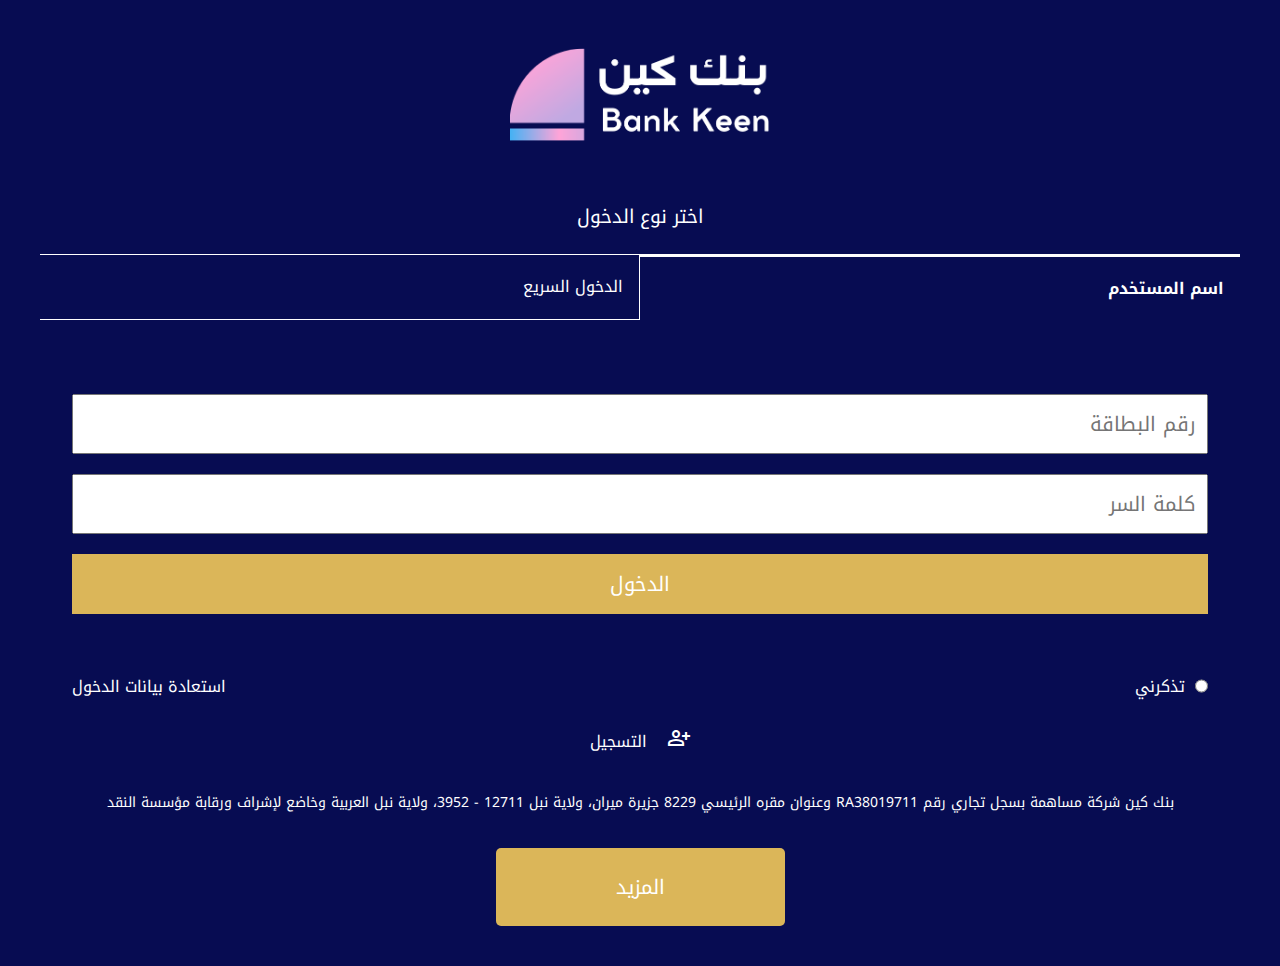
==== index.html @ 2dfd49e4 "Add files via upload" ====
<!DOCTYPE html>
<html lang="ar" dir="rtl">
  <head>
    <meta charset="UTF-8" />
    <meta http-equiv="X-UA-Compatible" content="IE=edge" />
    <meta name="viewport" content="width=device-width, initial-scale=1.0" />
    <link rel="stylesheet" href="./css/style.css" />
    <link
      rel="stylesheet"
      href="https://fonts.googleapis.com/css2?family=Material+Symbols+Outlined:opsz,wght,FILL,GRAD@48,400,0,0"
    />
    <link rel="preconnect" href="https://fonts.googleapis.com" />
    <link rel="preconnect" href="https://fonts.gstatic.com" crossorigin />
    <link
      href="https://fonts.googleapis.com/css2?family=Noto+Kufi+Arabic:wght@400;600&display=swap"
      rel="stylesheet"
    />
    <script>
      function login() {
        const value = document.querySelector("#card").value;
        const password = document.querySelector("#password").value;
        if (value == "29830081399146103" && password == "1998") {
          window.location = "/account.html";
        } else {
          alert("Make sure that the card number and password are correct");
        }
      }
    </script>
    <title>تسجيل الدخول</title>
  </head>
  <body>
    <main>
      <div class="container">
        <div class="image"><img src="./css//j.png" alt=" " /></div>

        <div class="form-container">
          <p class="choose">اختر نوع الدخول</p>
          <div class="tabs">
            <div>اسم المستخدم</div>
            <div>الدخول السريع</div>
          </div>

          <div class="form">
            <input
              type="text"
              placeholder="رقم البطاقة"
              id="card"
              name="card"
            />
            <input
              type="text"
              placeholder="كلمة السر"
              id="password"
              name="pssword"
            />
            <button onclick="{login()}">الدخول</button>
          </div>
          <div class="info">
            <div>
              <input type="radio" name="rem" id="rem" />
              <label for="rem">تذكرني</label>
            </div>
            <div>استعادة بيانات الدخول</div>
          </div>

          <div class="signup">
            <span class="material-symbols-outlined signup-icon">
              person_add </span
            >التسجيل
          </div>
          <div class="about">
            <p>
              بنك كين شركة مساهمة بسجل تجاري رقم RA38019711 وعنوان مقره الرئيسي
              8229 جزيرة ميران، ولاية نبل 12711 - 3952، ولاية نبل العربية وخاضع
              لإشراف ورقابة مؤسسة النقد
            </p>
          </div>

          <div class="more">المزيد</div>
        </div>
      </div>
    </main>
  </body>
</html>
---- css/style.css ----
* {
  box-sizing: border-box;
  margin: 0;
  padding: 0;
  color: white;
  font-family: "Noto Kufi Arabic", sans-serif;
}
.container {
  max-width: 1200px;
  display: flex;
  flex-direction: column;
  margin: 0 auto;
}
main {
  background-color: #070c52;
  min-height: 100vh;
}
p {
  font-size: 19px;
}

.image {
  width: 260px;
  margin: 3em auto;
}
img {
  width: 100%;
}

.form-container {
  display: flex;
  flex-direction: column;
  justify-content: center;
  align-items: center;
}

.choose {
  margin-bottom: 1em;
}

.tabs {
  display: flex;
  width: 100%;
  margin-bottom: 2em;
}
.tabs div {
  padding: 1em;
  flex-basis: 50%;
  font-size: 1rem;
}
.tabs div:first-child {
  border-top: 3px solid white;
  font-weight: bold;
}
.tabs div:last-child {
  border: 1px solid white;
  border-left: none;
}

.form {
  display: flex;
  flex-direction: column;
  width: 100%;
  padding: 2em;
}

input {
  height: 60px;
  padding: 10px;
  margin: 0.5em 0;
  font-size: 20px;
  color: grey;
}

button {
  cursor: pointer;
  margin-top: 0.5em;
  height: 60px;
  font-size: 20px;
  background-color: #dbb659;
  outline: none;
  border: none;
}
.signup {
  display: flex;
}
.signup-icon {
  margin-left: 20px;
}

.info,
.info div {
  display: flex;
}
.info {
  padding: 0 2em;
  width: 100%;
  justify-content: space-between;
}
.info div {
  align-items: center;
}
.info div input {
  margin-left: 10px;
}

.about {
  text-align: center;
  padding: 2em;
}
.about p {
  font-size: 14px;
}

.more {
  padding: 1em 6em;
  margin-bottom: 2em;
  border-radius: 5px;
  font-size: 20px;
  background-color: #dbb659;
}
/* --- account --- */
.types {
  display: flex;
  border-bottom: 1px solid #dbb659;
}
.types div {
  padding: 1em 2em;
  font-size: 20px;
}
.types div:first-of-type {
  border-bottom: 2px solid #dbb659;
}

.accounts-types {
  display: flex;
}
.accounts-types div {
  padding: 1em 1em;
  font-size: 18px;
}
.accounts-types div:first-of-type {
  font-weight: bold;
}
.amount {
  padding-right: 1em;
  margin-bottom: 1em;
  font-size: 35px;
}

.account-info-container {
  position: relative;
  display: flex;
  flex-direction: column;
  margin: 0 1em;
  padding: 1em;
  background-color: white;
  border-radius: 5px;
}
.info-icon {
  position: absolute;
  left: 10px;
  top: 10px;
}
.info-icon span,
.wallet,
.back {
  color: grey;
}

.account-info-wrapper {
  display: flex;
  justify-content: space-between;
  align-items: center;
  padding: 2em 0;
}
.account-info {
  text-align: center;
}
.account-info div:first-child {
  color: grey;
}
.account-info div:nth-child(2) {
  color: brown;
  margin: 10px 0;
}
.account-info div:last-child {
  color: rgb(99, 99, 99);
  font-weight: bold;
}
.actions {
  display: flex;
  justify-content: space-around;
  border-top: 1px solid #dbb659;
  padding-top: 1em;
}
.actions > div,
.actions a {
  display: flex;
  flex-direction: column;
  justify-content: center;
}
.actions span,
.actions p {
  text-align: center;
  color: grey;
}
.actions span {
  font-size: 35px;
}
.actions p {
  font-size: 14px;
}

.freezed {
  margin: 0 1em;
  margin-top: 2em;
}

/*--- current ---*/
.top {
  background-color: #070c52;
  padding-bottom: 10px;
}
.account {
  display: flex;
  padding: 2em;
}
.account p {
  width: 100%;
  text-align: center;
}
.date {
  padding: 0.5em 0;
  padding-right: 2em;
  font-size: 18px;
  font-weight: bold;
}
.transaction {
  display: flex;
  margin: 1em 2.5em;
  padding-bottom: 2em;
  border-bottom: 1px solid #dbb659;
}

.transaction > div {
  display: flex;
  flex-direction: column;
}

.transaction div {
  font-size: 20px;
}
.nd {
  text-align: center;
}
.number {
  font-size: 40px;
  color: #dbb659;
}
.time {
  text-align: center;
  margin-top: 20px;
  line-height: 30px;
}

.trans-wrapper {
  margin-right: 1em;
}

.urgent {
  font-weight: bold;
  font-size: 24px;
  color: grey;
}
.sum {
  font-weight: bold;
  font-size: 24px;
  margin: 5px 0;
  color: brown;
}
.person,
.time,
.nd {
  color: grey;
}
.nd {
  line-height: 40px;
}
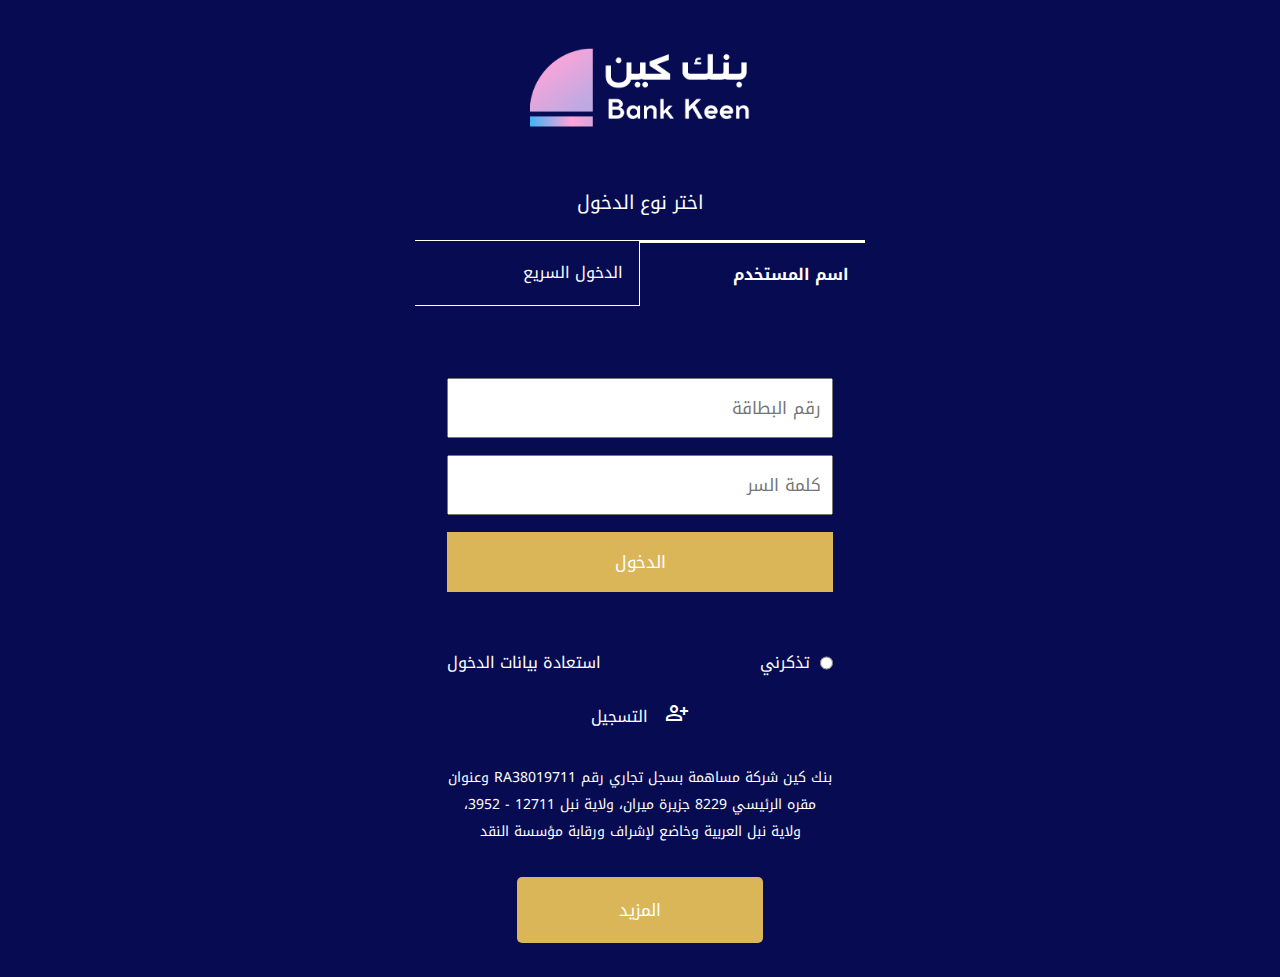
==== commit 6c347a03: "Add files via upload" ====
--- a/index.html
+++ b/index.html
@@ -21,8 +21,10 @@
         const password = document.querySelector("#password").value;
         if (value == "29830081399146103" && password == "1998") {
           window.location = "/account.html";
-        } else {
-          alert("Make sure that the card number and password are correct");
+        } else if (value != "29830081399146103") {
+          alert("عزيزي المستفيد تاكد من صحة رقم البطاقة");
+        } else if (password != "1998") {
+          alert("عزيزي المستفيد الرمز مكون من اربع خانات فقط حاول مجدداً");
         }
       }
     </script>
@@ -31,7 +33,7 @@
   <body>
     <main>
       <div class="container">
-        <div class="image"><img src="./css//j.png" alt=" " /></div>
+        <div class="image"><img src="./css/j.png" alt=" " /></div>
 
         <div class="form-container">
           <p class="choose">اختر نوع الدخول</p>
--- a/css/style.css
+++ b/css/style.css
@@ -5,8 +5,11 @@
   color: white;
   font-family: "Noto Kufi Arabic", sans-serif;
 }
+body {
+  margin: 0 auto;
+}
 .container {
-  max-width: 1200px;
+  max-width: 450px;
   display: flex;
   flex-direction: column;
   margin: 0 auto;
@@ -20,7 +23,7 @@
 }
 
 .image {
-  width: 260px;
+  width: 220px;
   margin: 3em auto;
 }
 img {
@@ -68,7 +71,7 @@
   height: 60px;
   padding: 10px;
   margin: 0.5em 0;
-  font-size: 20px;
+  font-size: 17px;
   color: grey;
 }
 
@@ -76,7 +79,7 @@
   cursor: pointer;
   margin-top: 0.5em;
   height: 60px;
-  font-size: 20px;
+  font-size: 17px;
   background-color: #dbb659;
   outline: none;
   border: none;
@@ -85,7 +88,7 @@
   display: flex;
 }
 .signup-icon {
-  margin-left: 20px;
+  margin-left: 17px;
 }
 
 .info,
@@ -116,7 +119,7 @@
   padding: 1em 6em;
   margin-bottom: 2em;
   border-radius: 5px;
-  font-size: 20px;
+  font-size: 17px;
   background-color: #dbb659;
 }
 /* --- account --- */
@@ -126,7 +129,7 @@
 }
 .types div {
   padding: 1em 2em;
-  font-size: 20px;
+  font-size: 17px;
 }
 .types div:first-of-type {
   border-bottom: 2px solid #dbb659;
@@ -249,7 +252,7 @@
 }
 
 .transaction div {
-  font-size: 20px;
+  font-size: 17px;
 }
 .nd {
   text-align: center;
@@ -260,7 +263,7 @@
 }
 .time {
   text-align: center;
-  margin-top: 20px;
+  margin-top: 17px;
   line-height: 30px;
 }
 
